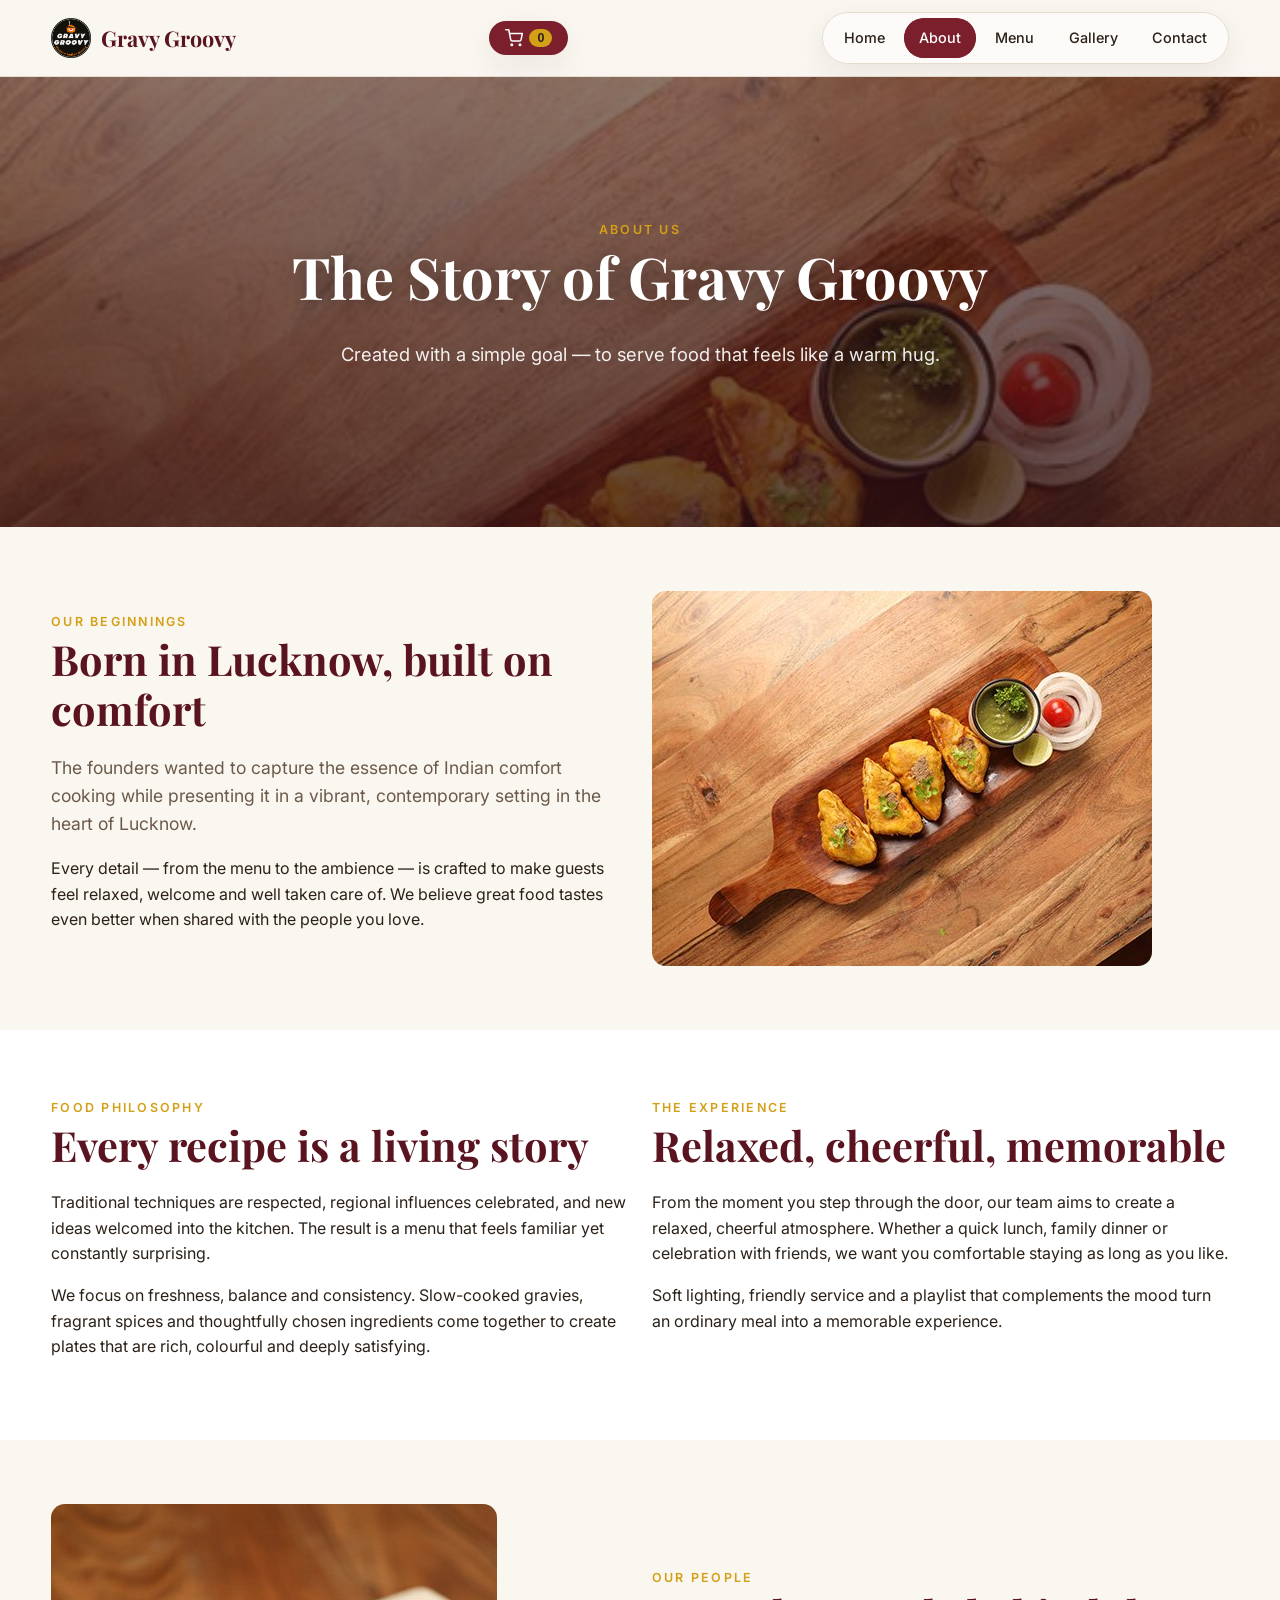
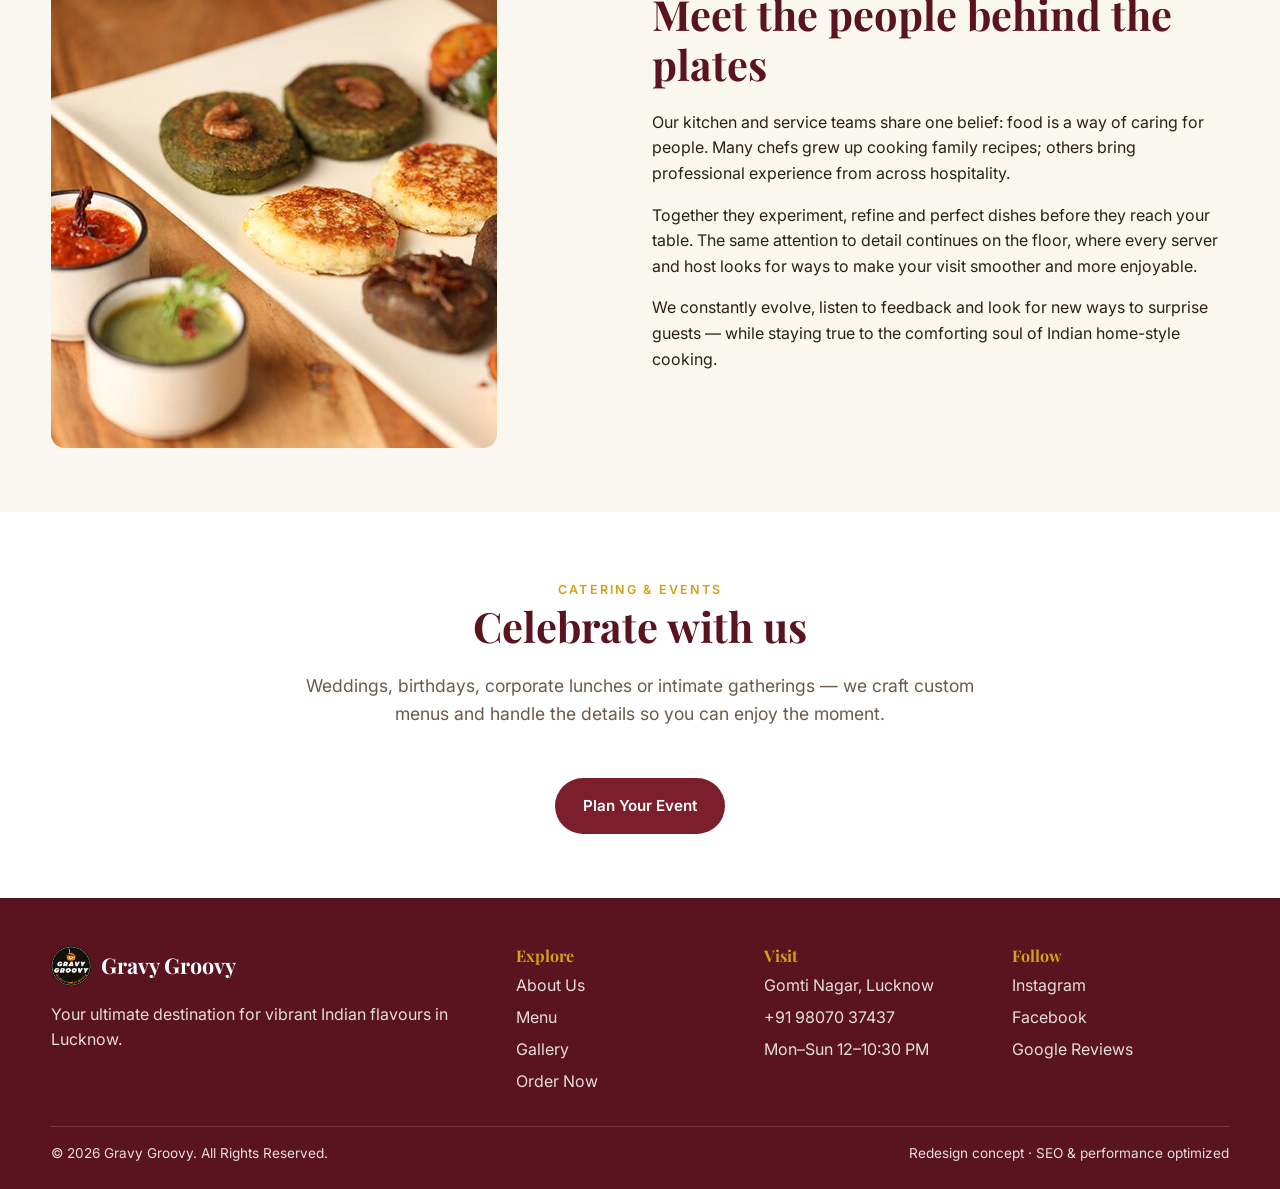
==== about.html @ 33512068 "Move cart button outside nav so always visible" ====
<!DOCTYPE html>
<html lang="en-IN">
<head>
<meta charset="UTF-8">
<meta name="viewport" content="width=device-width, initial-scale=1.0">
<title>About Gravy Groovy — Our Story, Philosophy & Team</title>
<meta name="description" content="Learn the story of Gravy Groovy, a Lucknow restaurant celebrating Indian comfort cooking with a contemporary twist. Our food philosophy, experience and team.">
<link rel="canonical" href="https://gravygroovy.com/about.html">
<meta property="og:title" content="About Gravy Groovy">
<meta property="og:description" content="The story, philosophy and people behind Gravy Groovy restaurant in Lucknow.">
<meta property="og:image" content="https://gravygroovy.com/assets/img/events5.jpg">
<meta property="og:url" content="https://gravygroovy.com/about.html">
<meta name="twitter:card" content="summary_large_image">
<link rel="icon" href="assets/img/logo.png">
<link rel="preconnect" href="https://fonts.googleapis.com">
<link rel="preconnect" href="https://fonts.gstatic.com" crossorigin>
<link href="https://fonts.googleapis.com/css2?family=Inter:wght@400;500;600;700&family=Playfair+Display:wght@600;700&display=swap" rel="stylesheet">
<link rel="stylesheet" href="assets/css/style.css">
</head>
<body>
<a class="skip-link" href="#main">Skip to content</a>
<header class="site-header">
  <div class="container">
    <a class="logo" href="index.html"><img src="assets/img/logo.png" alt="Gravy Groovy logo" width="40" height="40">Gravy Groovy</a>
    <button class="cart-btn" type="button" aria-label="Open cart" data-open-cart><svg width="18" height="18" viewBox="0 0 24 24" fill="none" stroke="currentColor" stroke-width="2" stroke-linecap="round" stroke-linejoin="round" aria-hidden="true"><circle cx="9" cy="21" r="1"/><circle cx="20" cy="21" r="1"/><path d="M1 1h4l2.68 13.39a2 2 0 0 0 2 1.61h9.72a2 2 0 0 0 2-1.61L23 6H6"/></svg> <span class="cart-count" aria-live="polite">0</span></button>
    <button class="nav-toggle" aria-expanded="false" aria-label="Toggle menu">☰</button>
    <nav class="nav" aria-label="Primary">
      <a href="index.html">Home</a>
      <a href="about.html">About</a>
      <a href="menu.html">Menu</a>
      <a href="gallery.html">Gallery</a>
      <a href="contact.html">Contact</a>
      
    </nav>
  </div>
</header>

<main id="main">
  <section class="hero" style="min-height:50vh;background:linear-gradient(180deg,rgba(43,15,20,.55),rgba(43,15,20,.75)),url('assets/img/events5.jpg') center/cover no-repeat;">
    <div class="content container">
      <span class="eyebrow" style="color:var(--color-accent);">About Us</span>
      <h1>The Story of Gravy Groovy</h1>
      <p>Created with a simple goal — to serve food that feels like a warm hug.</p>
    </div>
  </section>

  <section class="section">
    <div class="container">
      <div class="grid grid--2" style="align-items:center;">
        <div>
          <span class="eyebrow">Our Beginnings</span>
          <h2>Born in Lucknow, built on comfort</h2>
          <p class="lead">The founders wanted to capture the essence of Indian comfort cooking while presenting it in a vibrant, contemporary setting in the heart of Lucknow.</p>
          <p>Every detail — from the menu to the ambience — is crafted to make guests feel relaxed, welcome and well taken care of. We believe great food tastes even better when shared with the people you love.</p>
        </div>
        <img src="assets/img/events5.jpg" alt="Inside Gravy Groovy restaurant" loading="lazy" style="border-radius:var(--radius);">
      </div>
    </div>
  </section>

  <section class="section section--alt">
    <div class="container">
      <div class="grid grid--2">
        <div>
          <span class="eyebrow">Food Philosophy</span>
          <h2>Every recipe is a living story</h2>
          <p>Traditional techniques are respected, regional influences celebrated, and new ideas welcomed into the kitchen. The result is a menu that feels familiar yet constantly surprising.</p>
          <p>We focus on freshness, balance and consistency. Slow-cooked gravies, fragrant spices and thoughtfully chosen ingredients come together to create plates that are rich, colourful and deeply satisfying.</p>
        </div>
        <div>
          <span class="eyebrow">The Experience</span>
          <h2>Relaxed, cheerful, memorable</h2>
          <p>From the moment you step through the door, our team aims to create a relaxed, cheerful atmosphere. Whether a quick lunch, family dinner or celebration with friends, we want you comfortable staying as long as you like.</p>
          <p>Soft lighting, friendly service and a playlist that complements the mood turn an ordinary meal into a memorable experience.</p>
        </div>
      </div>
    </div>
  </section>

  <section class="section">
    <div class="container">
      <div class="grid grid--2" style="align-items:center;">
        <img src="assets/img/food5.jpg" alt="Team behind Gravy Groovy" loading="lazy" style="border-radius:var(--radius);">
        <div>
          <span class="eyebrow">Our People</span>
          <h2>Meet the people behind the plates</h2>
          <p>Our kitchen and service teams share one belief: food is a way of caring for people. Many chefs grew up cooking family recipes; others bring professional experience from across hospitality.</p>
          <p>Together they experiment, refine and perfect dishes before they reach your table. The same attention to detail continues on the floor, where every server and host looks for ways to make your visit smoother and more enjoyable.</p>
          <p>We constantly evolve, listen to feedback and look for new ways to surprise guests — while staying true to the comforting soul of Indian home-style cooking.</p>
        </div>
      </div>
    </div>
  </section>

  <section class="section section--alt">
    <div class="container text-center">
      <span class="eyebrow">Catering &amp; Events</span>
      <h2>Celebrate with us</h2>
      <p class="lead" style="max-width:720px;margin-inline:auto;">Weddings, birthdays, corporate lunches or intimate gatherings — we craft custom menus and handle the details so you can enjoy the moment.</p>
      <a href="contact.html" class="btn btn--primary mt-2">Plan Your Event</a>
    </div>
  </section>
</main>

<footer class="site-footer">
  <div class="container">
    <div class="footer-grid">
      <div>
        <a class="logo" href="index.html" style="color:#fff;"><img src="assets/img/logo.png" alt="Gravy Groovy logo" width="40" height="40">Gravy Groovy</a>
        <p style="margin-top:1rem;">Your ultimate destination for vibrant Indian flavours in Lucknow.</p>
      </div>
      <div><h4>Explore</h4><ul style="list-style:none;padding:0;margin:0;display:grid;gap:.4rem;"><li><a href="about.html">About Us</a></li><li><a href="menu.html">Menu</a></li><li><a href="gallery.html">Gallery</a></li><li><a href="#" data-open-cart>Order Now</a></li></ul></div>
      <div><h4>Visit</h4><ul style="list-style:none;padding:0;margin:0;display:grid;gap:.4rem;"><li>Gomti Nagar, Lucknow</li><li>+91 98070 37437</li><li>Mon–Sun 12–10:30 PM</li></ul></div>
      <div><h4>Follow</h4><ul style="list-style:none;padding:0;margin:0;display:grid;gap:.4rem;"><li><a href="#">Instagram</a></li><li><a href="#">Facebook</a></li><li><a href="#">Google Reviews</a></li></ul></div>
    </div>
    <div class="footer-bottom">
      <span>© <span class="yr"></span> Gravy Groovy. All Rights Reserved.</span>
      <span>Redesign concept · SEO &amp; performance optimized</span>
    </div>
  </div>
</footer>
<script src="assets/js/main.js" defer></script>
<script>document.querySelectorAll('.yr').forEach(e=>e.textContent=new Date().getFullYear());</script>
</body>
</html>
---- assets/css/style.css ----
/* Gravy Groovy — Redesign stylesheet
   Mobile-first, accessible, performant */
:root {
  --color-bg: #faf6f0;
  --color-surface: #ffffff;
  --color-text: #2b2118;
  --color-muted: #6b5a4a;
  --color-primary: #7a1f2b;       /* deep maroon */
  --color-primary-dark: #5a1420;
  --color-accent: #d4a017;        /* saffron gold */
  --color-accent-soft: #f3e3b3;
  --color-border: #e6ddcf;
  --color-success: #2f6b3a;
  --radius: 14px;
  --radius-sm: 8px;
  --shadow: 0 10px 30px rgba(43,33,24,.08);
  --shadow-lg: 0 20px 50px rgba(43,33,24,.14);
  --maxw: 1180px;
  --header-h: 76px;
}

* { box-sizing: border-box; }
html { scroll-behavior: smooth; }
body {
  margin: 0;
  font-family: "Inter", system-ui, -apple-system, Segoe UI, Roboto, sans-serif;
  color: var(--color-text);
  background: var(--color-bg);
  line-height: 1.6;
  -webkit-font-smoothing: antialiased;
}
img { max-width: 100%; height: auto; display: block; }
a { color: var(--color-primary); text-decoration: none; }
a:hover { text-decoration: underline; }
h1,h2,h3,h4 { font-family: "Playfair Display", Georgia, serif; line-height: 1.2; margin: 0 0 .5em; color: var(--color-primary-dark); }
h1 { font-size: clamp(2.2rem, 5vw, 3.6rem); }
h2 { font-size: clamp(1.7rem, 3.5vw, 2.6rem); }
h3 { font-size: clamp(1.25rem, 2.5vw, 1.6rem); }
p { margin: 0 0 1em; }
.container { width: min(var(--maxw), 92%); margin-inline: auto; }
.section { padding: 4rem 0; }
.section--alt { background: var(--color-surface); }
.eyebrow { text-transform: uppercase; letter-spacing: .18em; font-size: .78rem; font-weight: 600; color: var(--color-accent); margin-bottom: .6rem; }
.btn {
  display: inline-flex; align-items: center; justify-content: center; gap: .5rem;
  padding: .85rem 1.6rem; border-radius: 999px; font-weight: 600; font-size: .95rem;
  border: 2px solid transparent; cursor: pointer; transition: transform .15s ease, background .2s ease, color .2s ease;
  text-decoration: none;
}
.btn:hover { transform: translateY(-2px); text-decoration: none; }
.btn--primary { background: var(--color-primary); color: #fff; }
.btn--primary:hover { background: var(--color-primary-dark); color: #fff; }
.btn--accent { background: var(--color-accent); color: #2b2118; }
.btn--ghost { background: transparent; color: var(--color-primary); border-color: var(--color-primary); }
.btn--ghost:hover { background: var(--color-primary); color: #fff; }

/* Skip link */
.skip-link { position: absolute; left: -9999px; top: 0; background: var(--color-primary); color: #fff; padding: .75rem 1rem; z-index: 1000; }
.skip-link:focus { left: 1rem; top: 1rem; }

/* Header */
.site-header {
  position: sticky; top: 0; z-index: 50;
  background: rgba(250,246,240,.92); backdrop-filter: blur(10px);
  border-bottom: 1px solid var(--color-border);
}
.site-header .container { display: flex; align-items: center; justify-content: space-between; height: var(--header-h); }
.logo { display: flex; align-items: center; gap: .6rem; font-family: "Playfair Display", serif; font-size: 1.35rem; font-weight: 700; color: var(--color-primary-dark); text-decoration: none; }
.logo img { height: 40px; width: auto; }
.nav { display: flex; gap: .25rem; align-items: center; background: rgba(255,255,255,.55); backdrop-filter: blur(12px); padding: .35rem; border-radius: 999px; border: 1px solid var(--color-border); box-shadow: var(--shadow); }
.nav a { padding: .5rem .95rem; border-radius: 999px; color: var(--color-text); font-weight: 500; font-size: .9rem; position: relative; overflow: hidden; transition: color .25s ease, background .25s ease, transform .15s ease; }
.nav a::before { content: ""; position: absolute; inset: 0; background: var(--color-primary); transform: scale(0); border-radius: 999px; transition: transform .35s cubic-bezier(.22,1,.36,1); z-index: -1; }
.nav a:hover { color: #fff; text-decoration: none; transform: translateY(-1px); }
.nav a:hover::before { transform: scale(1); }
.nav a.active { background: var(--color-primary); color: #fff; }
.nav a.active::before { transform: scale(1); }
.nav-toggle { display: none; background: none; border: none; font-size: 1.6rem; cursor: pointer; color: var(--color-primary-dark); }

@media (max-width: 820px) {
  .nav-toggle { display: block; }
  .nav { position: absolute; top: var(--header-h); left: 0; right: 0; background: var(--color-bg); flex-direction: column; padding: 1rem; border-bottom: 1px solid var(--color-border); display: none; }
  .nav.open { display: flex; }
  .nav a { width: 100%; }
}

/* Hero */
.hero {
  position: relative; min-height: 88vh; display: grid; place-items: center; text-align: center; color: #fff;
  background: linear-gradient(180deg, rgba(43,15,20,.55), rgba(43,15,20,.75)), url("../img/events5.jpg") center/cover no-repeat;
  padding: 2rem 0;
}
.hero .content { max-width: 820px; }
.hero h1 { color: #fff; text-shadow: 0 2px 20px rgba(0,0,0,.35); }
.hero p { font-size: 1.15rem; color: rgba(255,255,255,.92); }
.hero .actions { display: flex; gap: 1rem; justify-content: center; flex-wrap: wrap; margin-top: 1.5rem; }
.hero .meta { margin-top: 2rem; display: flex; gap: 2rem; justify-content: center; flex-wrap: wrap; font-size: .9rem; color: rgba(255,255,255,.85); }
.hero .meta strong { color: var(--color-accent); }

/* Cards */
.grid { display: grid; gap: 1.5rem; }
.grid--3 { grid-template-columns: repeat(3, 1fr); }
.grid--2 { grid-template-columns: repeat(2, 1fr); }
.grid--4 { grid-template-columns: repeat(4, 1fr); }
@media (max-width: 900px) { .grid--3, .grid--4 { grid-template-columns: repeat(2,1fr); } }
@media (max-width: 600px) { .grid--2, .grid--3, .grid--4 { grid-template-columns: 1fr; } }

.card { background: var(--color-surface); border-radius: var(--radius); overflow: hidden; box-shadow: var(--shadow); transition: transform .2s ease; }
.card:hover { transform: translateY(-4px); }
.card img { width: 100%; aspect-ratio: 4/3; object-fit: cover; }
.card__body { padding: 1.4rem; }
.card__body h3 { margin-bottom: .4rem; }

/* Feature list */
.features { display: grid; grid-template-columns: repeat(auto-fit, minmax(240px,1fr)); gap: 1.5rem; }
.feature { padding: 1.6rem; background: var(--color-surface); border-radius: var(--radius); border: 1px solid var(--color-border); }
.feature__icon { font-size: 1.8rem; margin-bottom: .6rem; }

/* Testimonials */
.testimonial { background: var(--color-surface); padding: 1.8rem; border-radius: var(--radius); border-left: 4px solid var(--color-accent); box-shadow: var(--shadow); }
.testimonial footer { margin-top: 1rem; font-weight: 600; color: var(--color-primary); }

/* Gallery */
.masonry { columns: 3 260px; column-gap: 1rem; }
.masonry img { margin-bottom: 1rem; border-radius: var(--radius-sm); width: 100%; break-inside: avoid; transition: transform .2s ease; }
.masonry img:hover { transform: scale(1.02); }
@media (max-width: 600px) { .masonry { columns: 2 140px; } }

/* Footer */
.site-footer { background: var(--color-primary-dark); color: rgba(255,255,255,.85); padding: 3rem 0 1.5rem; }
.site-footer h4 { color: var(--color-accent); }
.site-footer a { color: rgba(255,255,255,.85); }
.site-footer a:hover { color: #fff; }
.footer-grid { display: grid; grid-template-columns: 2fr 1fr 1fr 1fr; gap: 2rem; }
@media (max-width: 820px) { .footer-grid { grid-template-columns: 1fr 1fr; } }
@media (max-width: 500px) { .footer-grid { grid-template-columns: 1fr; } }
.footer-bottom { border-top: 1px solid rgba(255,255,255,.15); margin-top: 2rem; padding-top: 1rem; display: flex; justify-content: space-between; flex-wrap: wrap; gap: .5rem; font-size: .85rem; }

/* Forms */
.form { display: grid; gap: 1rem; }
.form-row { display: grid; grid-template-columns: 1fr 1fr; gap: 1rem; }
@media (max-width: 600px) { .form-row { grid-template-columns: 1fr; } }
.field label { display: block; font-weight: 500; margin-bottom: .35rem; font-size: .9rem; }
.field input, .field textarea, .field select {
  width: 100%; padding: .75rem .9rem; border: 1px solid var(--color-border); border-radius: var(--radius-sm);
  font: inherit; background: var(--color-surface); color: var(--color-text);
}
.field input:focus, .field textarea:focus, .field select:focus { outline: 2px solid var(--color-accent); border-color: var(--color-accent); }
.field textarea { min-height: 140px; resize: vertical; }

/* Menu page */
.menu-section { margin-bottom: 2.5rem; }
.menu-section h3 { border-bottom: 2px solid var(--color-accent); padding-bottom: .4rem; display: inline-block; }
.menu-item { display: flex; justify-content: space-between; gap: 1rem; padding: .9rem 0; border-bottom: 1px dashed var(--color-border); }
.menu-item__name { font-weight: 600; }
.menu-item__desc { color: var(--color-muted); font-size: .9rem; }
.menu-item__price { font-weight: 700; color: var(--color-primary); white-space: nowrap; }

/* Contact info block */
.info-list { list-style: none; padding: 0; margin: 0; }
.info-list li { padding: .6rem 0; border-bottom: 1px solid var(--color-border); display: flex; gap: .8rem; align-items: flex-start; }
.info-list li:last-child { border-bottom: none; }
.info-list strong { color: var(--color-primary-dark); }

/* Utilities */
.text-center { text-align: center; }
.mt-1 { margin-top: 1rem; }
.mt-2 { margin-top: 2rem; }
.mb-1 { margin-bottom: 1rem; }
.lead { font-size: 1.1rem; color: var(--color-muted); }
.badge { display: inline-block; padding: .25rem .7rem; border-radius: 999px; background: var(--color-accent-soft); color: var(--color-primary-dark); font-size: .78rem; font-weight: 600; }
.map-embed { border: 0; width: 100%; height: 360px; border-radius: var(--radius); }

/* Reveal on scroll */
.reveal { opacity: 0; transform: translateY(28px); transition: opacity .7s ease, transform .7s ease; }
.reveal.in { opacity: 1; transform: translateY(0); }
.reveal--left { transform: translateX(-28px); }
.reveal--left.in { transform: translateX(0); }
.reveal--scale { transform: scale(.96); }
.reveal--scale.in { transform: scale(1); }

/* Gallery captions */
.gallery-item { position: relative; margin: 0; break-inside: avoid; margin-bottom: 1rem; border-radius: var(--radius-sm); overflow: hidden; }
.gallery-item img { width: 100%; display: block; transition: transform .4s ease; }
.gallery-item:hover img { transform: scale(1.06); }
.gallery-item figcaption {
  position: absolute; left: 0; right: 0; bottom: 0; padding: .7rem 1rem;
  background: linear-gradient(180deg, transparent, rgba(20,12,10,.78));
  color: #fff; font-weight: 600; font-size: .9rem; transform: translateY(100%);
  transition: transform .3s ease;
}
.gallery-item:hover figcaption { transform: translateY(0); }

/* Extra animations */
.card { transition: transform .25s ease, box-shadow .25s ease; }
.card:hover { transform: translateY(-6px); box-shadow: var(--shadow-lg); }
.btn { position: relative; overflow: hidden; }
.btn::after { content: ""; position: absolute; inset: 0; background: radial-gradient(circle, rgba(255,255,255,.35) 10%, transparent 10.01%); background-size: 1000% 1000%; background-position: 50%; opacity: 0; transition: background-size .4s, opacity .4s; }
.btn:active::after { background-size: 0% 0%; opacity: 1; transition: 0s; }
.hero h1 { animation: fadeUp 1s ease both; }
.hero p { animation: fadeUp 1s .15s ease both; }
.hero .actions { animation: fadeUp 1s .3s ease both; }
@keyframes fadeUp { from { opacity: 0; transform: translateY(20px); } to { opacity: 1; transform: none; } }
.logo img { transition: transform .6s ease; }
.logo:hover img { transform: rotate(12deg) scale(1.05); }

/* Menu item hover */
.menu-item { transition: background .2s ease, padding-left .2s ease; border-radius: 6px; }
.menu-item:hover { background: var(--color-accent-soft); padding-left: .6rem; }

/* Testimonial hover */
.testimonial { transition: transform .2s ease; }
.testimonial:hover { transform: translateY(-4px); }

/* Pulse for Order Now CTA */
.pulse { animation: pulse 2s infinite; }
@keyframes pulse { 0%,100% { box-shadow: 0 0 0 0 rgba(212,160,23,.5); } 50% { box-shadow: 0 0 0 12px rgba(212,160,23,0); } }

/* Cart button */
.cart-btn { background: var(--color-primary); color: #fff; border: none; border-radius: 999px; padding: .5rem 1rem; font-weight: 600; cursor: pointer; display: inline-flex; align-items: center; gap: .4rem; box-shadow: var(--shadow); transition: transform .15s ease, background .2s ease; }
.cart-btn:hover { background: var(--color-primary-dark); transform: translateY(-2px); }
.cart-count { background: var(--color-accent); color: #2b2118; border-radius: 999px; padding: .1rem .5rem; font-size: .78rem; font-weight: 700; min-width: 1.4rem; text-align: center; }

/* Add button */
.menu-item__right { display: flex; align-items: center; gap: .8rem; }
.add-btn { background: var(--color-accent); color: #2b2118; border: none; border-radius: 999px; padding: .35rem .8rem; font-weight: 600; font-size: .8rem; cursor: pointer; transition: transform .15s ease, background .2s ease; white-space: nowrap; }
.add-btn:hover { transform: translateY(-2px); background: #e0b020; }
.add-btn.added { background: var(--color-success); color: #fff; }

/* Fly-to-cart */
.fly-item { position: fixed; z-index: 9999; font-size: 1.6rem; pointer-events: none; transform: translate(-50%,-50%); }

/* Cart overlay */
.cart-overlay { position: fixed; inset: 0; z-index: 1000; display: none; }
.cart-overlay.open { display: block; }
.cart-backdrop { position: absolute; inset: 0; background: rgba(20,12,10,.45); backdrop-filter: blur(10px); -webkit-backdrop-filter: blur(10px); animation: fadeIn .25s ease; }
@keyframes fadeIn { from { opacity: 0; } to { opacity: 1; } }
.cart-panel { position: absolute; top: 50%; left: 50%; transform: translate(-50%,-50%); width: min(560px, 92%); max-height: 88vh; background: var(--color-surface); border-radius: var(--radius); box-shadow: var(--shadow-lg); display: none; flex-direction: column; overflow: hidden; animation: popIn .3s cubic-bezier(.22,1,.36,1); }
.cart-overlay.open.cart-mode .cart-panel:first-of-type,
.cart-overlay.open.checkout-mode .checkout-panel { display: flex; }
.cart-panel.checkout-panel { }
@keyframes popIn { from { opacity: 0; transform: translate(-50%,-48%) scale(.96); } to { opacity: 1; transform: translate(-50%,-50%) scale(1); } }
.cart-header { display: flex; justify-content: space-between; align-items: center; padding: 1.2rem 1.4rem; border-bottom: 1px solid var(--color-border); }
.cart-header h2 { margin: 0; font-size: 1.4rem; }
.cart-close { background: none; border: none; font-size: 1.4rem; cursor: pointer; color: var(--color-muted); }
.cart-items { padding: 1rem 1.4rem; overflow-y: auto; flex: 1; display: grid; gap: .8rem; }
.cart-line { display: flex; justify-content: space-between; align-items: center; gap: 1rem; padding: .8rem; background: var(--color-bg); border-radius: var(--radius-sm); border: 1px solid var(--color-border); }
.cart-line__info { display: grid; gap: .2rem; }
.cart-line__price { color: var(--color-muted); font-size: .85rem; }
.cart-line__controls { display: flex; align-items: center; gap: .4rem; }
.qty-btn { width: 30px; height: 30px; border-radius: 50%; border: 1px solid var(--color-border); background: var(--color-surface); cursor: pointer; font-weight: 700; }
.qty-btn:hover { background: var(--color-accent-soft); }
.qty-val { min-width: 1.5rem; text-align: center; font-weight: 600; }
.remove-btn { background: none; border: none; cursor: pointer; font-size: 1.1rem; }
.cart-footer { display: flex; justify-content: space-between; align-items: center; padding: 1.2rem 1.4rem; border-top: 1px solid var(--color-border); gap: 1rem; flex-wrap: wrap; }
.cart-total { font-size: 1.1rem; }
.checkout-form { padding: 1.4rem; display: grid; gap: 1rem; overflow-y: auto; max-height: 70vh; }
.cart-summary { padding: .8rem; background: var(--color-accent-soft); border-radius: var(--radius-sm); }

/* hide checkout panel by default */
.cart-overlay.open.checkout-mode .cart-panel:first-of-type { display: none; }

@media (max-width: 600px) {
  .cart-panel { width: 96%; }
  .menu-item__right { flex-direction: column; align-items: flex-end; gap: .4rem; }
}
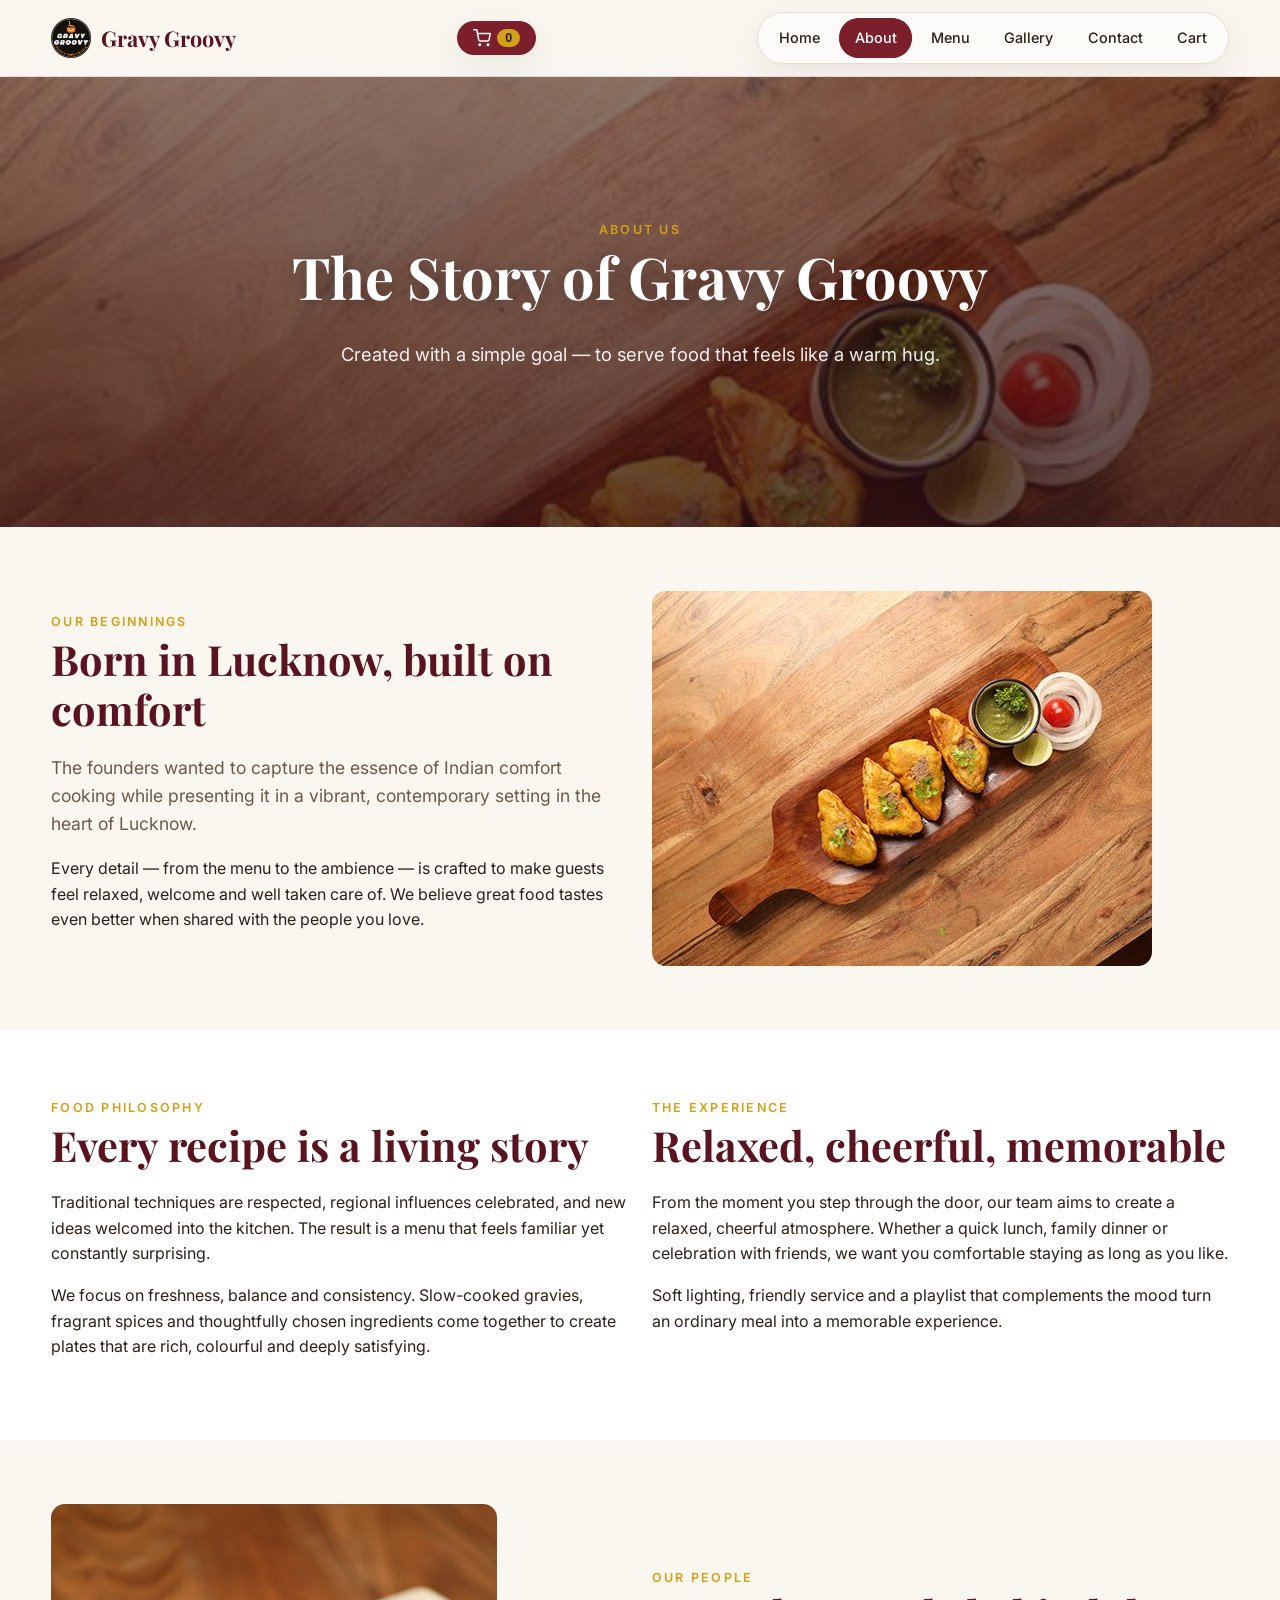
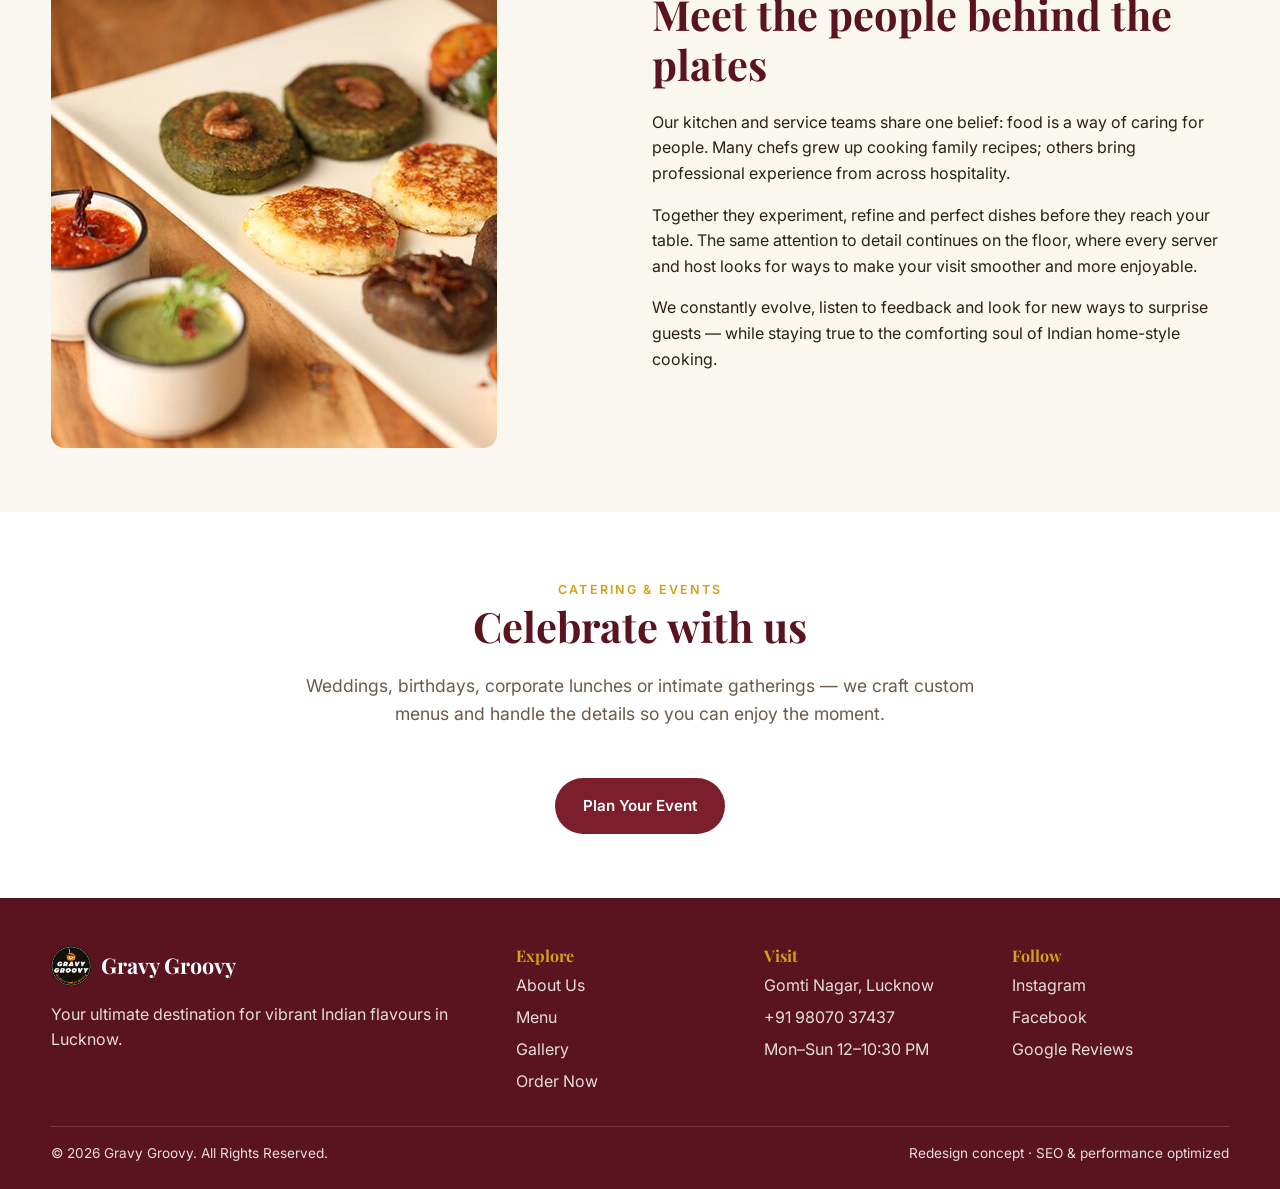
==== commit 090a2beb: "Add dedicated cart page (cart.html) as fallback for cart access" ====
--- a/about.html
+++ b/about.html
@@ -22,7 +22,7 @@
 <header class="site-header">
   <div class="container">
     <a class="logo" href="index.html"><img src="assets/img/logo.png" alt="Gravy Groovy logo" width="40" height="40">Gravy Groovy</a>
-    <button class="cart-btn" type="button" aria-label="Open cart" data-open-cart><svg width="18" height="18" viewBox="0 0 24 24" fill="none" stroke="currentColor" stroke-width="2" stroke-linecap="round" stroke-linejoin="round" aria-hidden="true"><circle cx="9" cy="21" r="1"/><circle cx="20" cy="21" r="1"/><path d="M1 1h4l2.68 13.39a2 2 0 0 0 2 1.61h9.72a2 2 0 0 0 2-1.61L23 6H6"/></svg> <span class="cart-count" aria-live="polite">0</span></button>
+    <button class="cart-btn" type="button" aria-label="Open cart" href="cart.html" data-cart-link><svg width="18" height="18" viewBox="0 0 24 24" fill="none" stroke="currentColor" stroke-width="2" stroke-linecap="round" stroke-linejoin="round" aria-hidden="true"><circle cx="9" cy="21" r="1"/><circle cx="20" cy="21" r="1"/><path d="M1 1h4l2.68 13.39a2 2 0 0 0 2 1.61h9.72a2 2 0 0 0 2-1.61L23 6H6"/></svg> <span class="cart-count" aria-live="polite">0</span></a>
     <button class="nav-toggle" aria-expanded="false" aria-label="Toggle menu">☰</button>
     <nav class="nav" aria-label="Primary">
       <a href="index.html">Home</a>
@@ -31,7 +31,7 @@
       <a href="gallery.html">Gallery</a>
       <a href="contact.html">Contact</a>
       
-    </nav>
+    <a href="cart.html">Cart</a></nav>
   </div>
 </header>
 
@@ -109,7 +109,7 @@
         <a class="logo" href="index.html" style="color:#fff;"><img src="assets/img/logo.png" alt="Gravy Groovy logo" width="40" height="40">Gravy Groovy</a>
         <p style="margin-top:1rem;">Your ultimate destination for vibrant Indian flavours in Lucknow.</p>
       </div>
-      <div><h4>Explore</h4><ul style="list-style:none;padding:0;margin:0;display:grid;gap:.4rem;"><li><a href="about.html">About Us</a></li><li><a href="menu.html">Menu</a></li><li><a href="gallery.html">Gallery</a></li><li><a href="#" data-open-cart>Order Now</a></li></ul></div>
+      <div><h4>Explore</h4><ul style="list-style:none;padding:0;margin:0;display:grid;gap:.4rem;"><li><a href="about.html">About Us</a></li><li><a href="menu.html">Menu</a></li><li><a href="gallery.html">Gallery</a></li><li><a href="#" href="cart.html" data-cart-link>Order Now</a></li></ul></div>
       <div><h4>Visit</h4><ul style="list-style:none;padding:0;margin:0;display:grid;gap:.4rem;"><li>Gomti Nagar, Lucknow</li><li>+91 98070 37437</li><li>Mon–Sun 12–10:30 PM</li></ul></div>
       <div><h4>Follow</h4><ul style="list-style:none;padding:0;margin:0;display:grid;gap:.4rem;"><li><a href="#">Instagram</a></li><li><a href="#">Facebook</a></li><li><a href="#">Google Reviews</a></li></ul></div>
     </div>
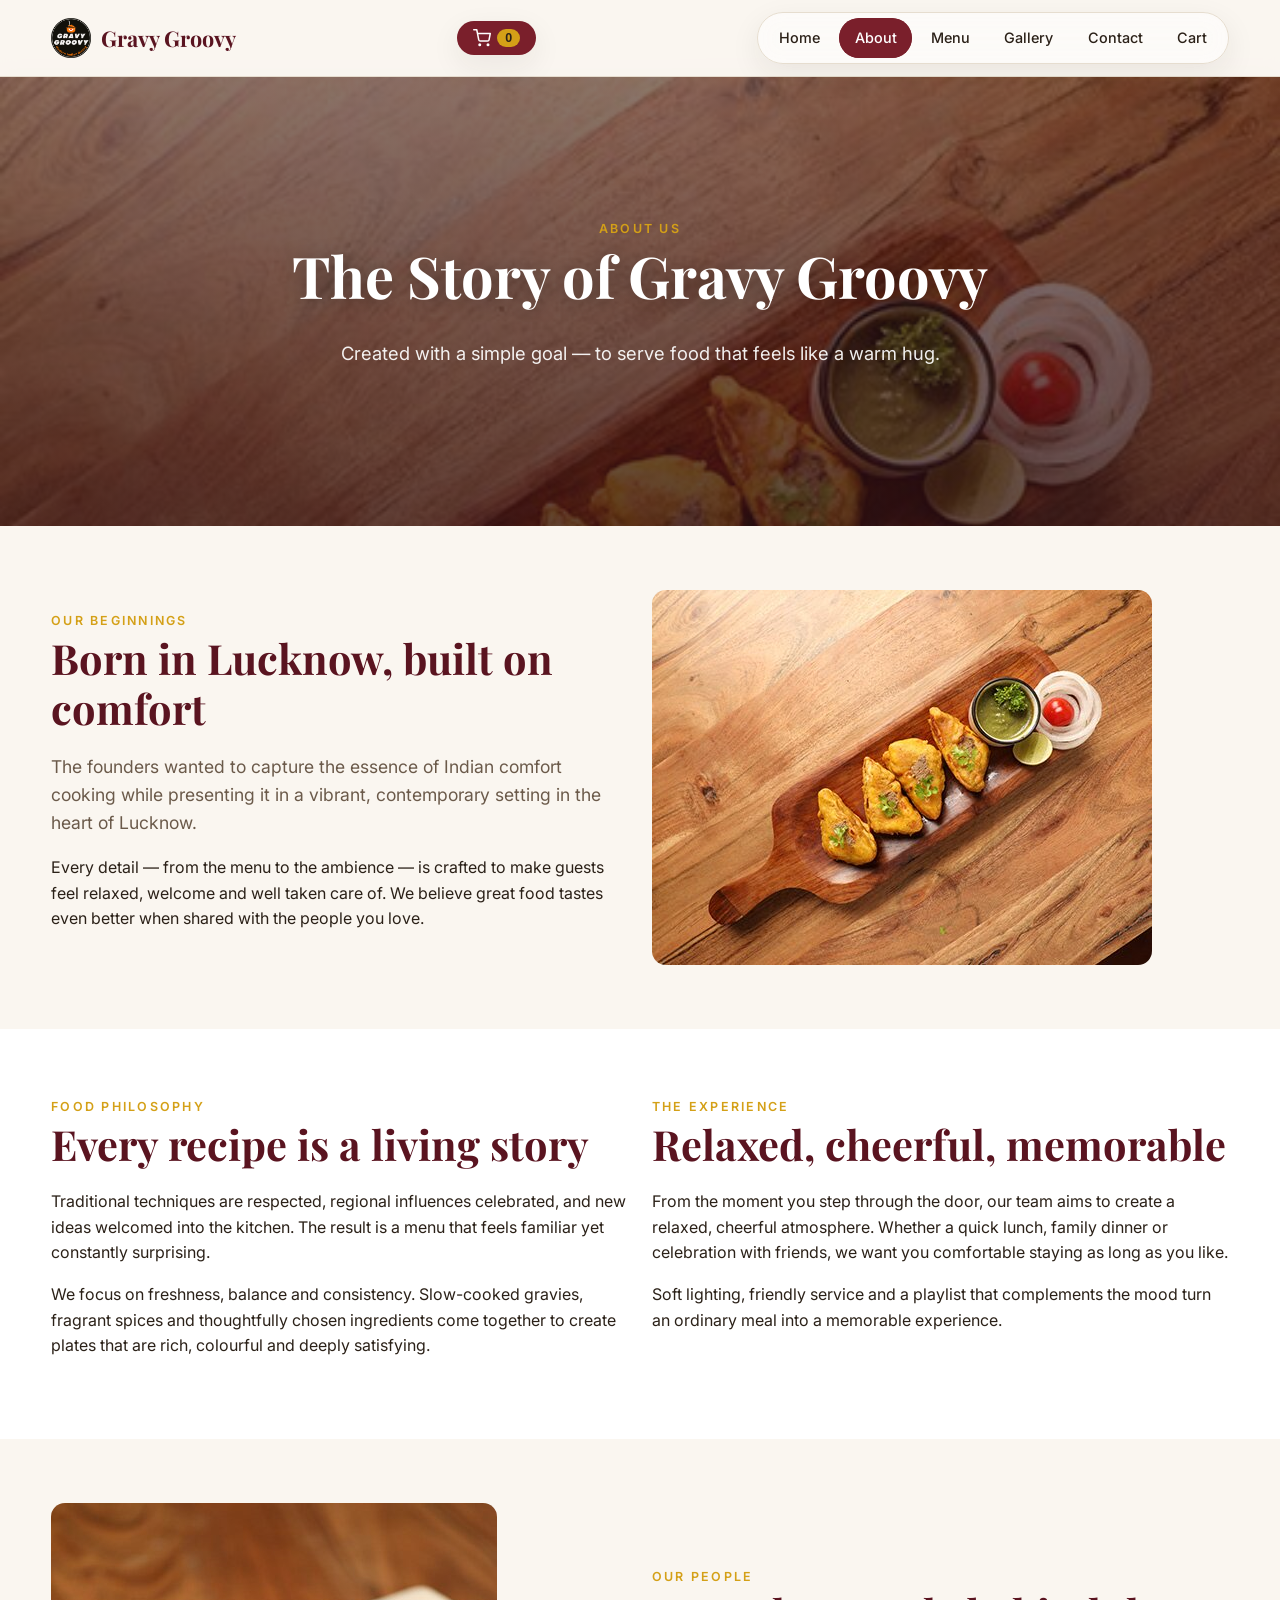
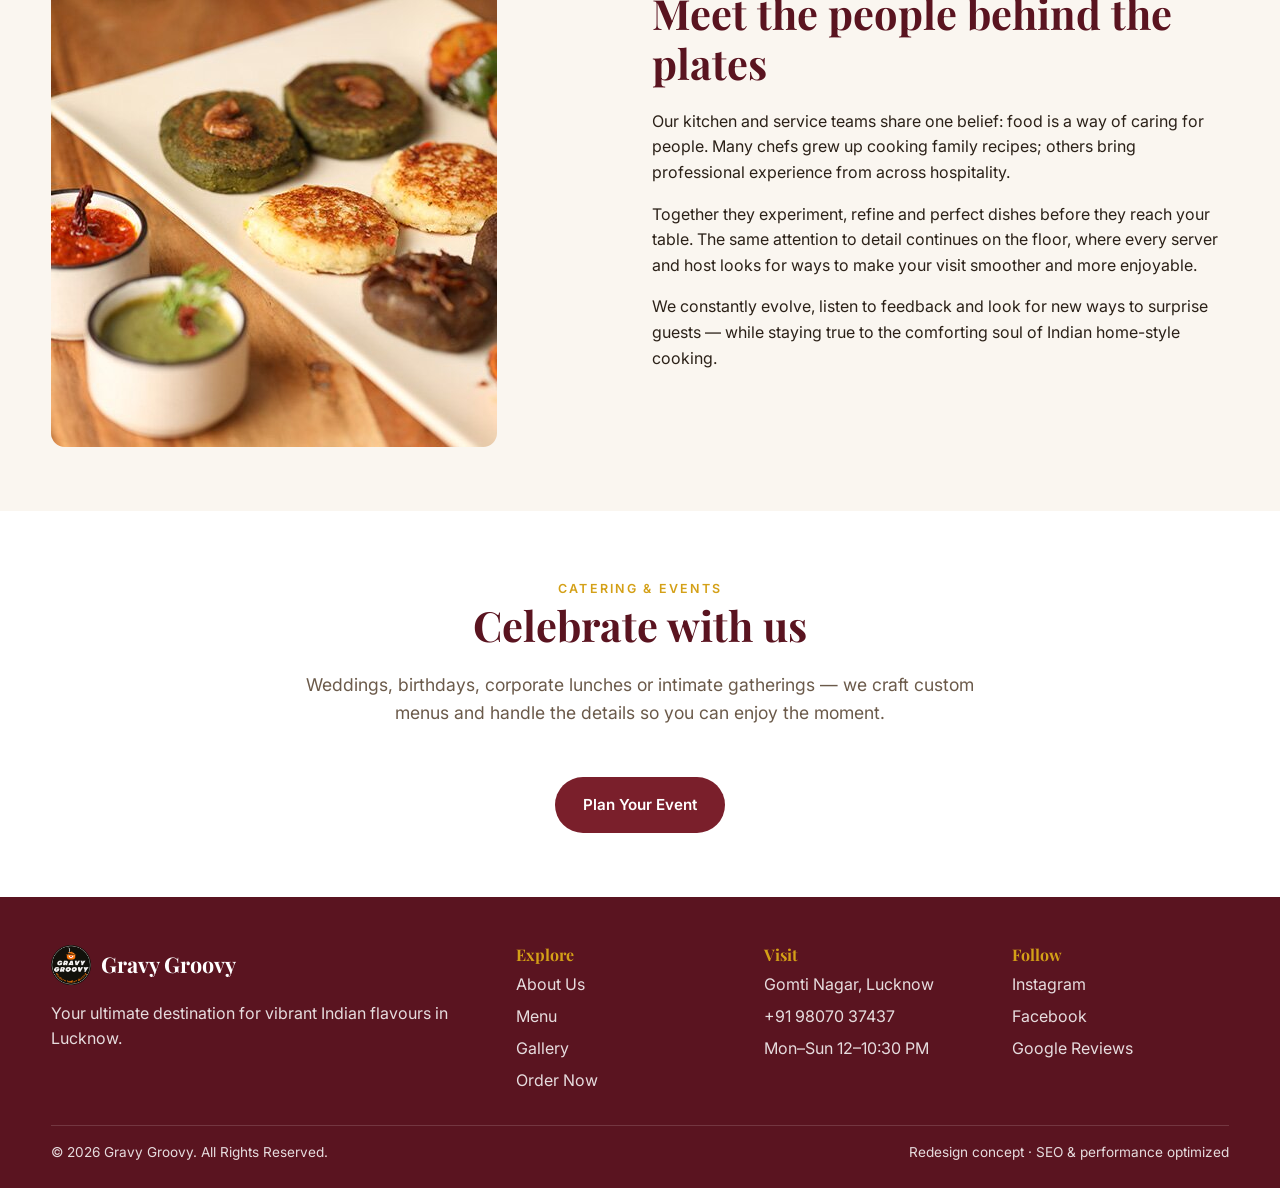
==== commit b983a725: "Fix underlap: fixed header with body padding" ====
--- a/about.html
+++ b/about.html
@@ -15,7 +15,7 @@
 <link rel="preconnect" href="https://fonts.googleapis.com">
 <link rel="preconnect" href="https://fonts.gstatic.com" crossorigin>
 <link href="https://fonts.googleapis.com/css2?family=Inter:wght@400;500;600;700&family=Playfair+Display:wght@600;700&display=swap" rel="stylesheet">
-<link rel="stylesheet" href="assets/css/style.css">
+<link rel="stylesheet" href="assets/css/style.css?v=5">
 </head>
 <body>
 <a class="skip-link" href="#main">Skip to content</a>
@@ -119,7 +119,7 @@
     </div>
   </div>
 </footer>
-<script src="assets/js/main.js" defer></script>
+<script src="assets/js/main.js?v=5" defer></script>
 <script>document.querySelectorAll('.yr').forEach(e=>e.textContent=new Date().getFullYear());</script>
 </body>
 </html>
--- a/assets/css/style.css
+++ b/assets/css/style.css
@@ -20,9 +20,10 @@
 }
 
 * { box-sizing: border-box; }
-html { scroll-behavior: smooth; }
+html { scroll-behavior: smooth; scroll-padding-top: var(--header-h); }
 body {
   margin: 0;
+  padding-top: var(--header-h);
   font-family: "Inter", system-ui, -apple-system, Segoe UI, Roboto, sans-serif;
   color: var(--color-text);
   background: var(--color-bg);
@@ -60,7 +61,7 @@
 
 /* Header */
 .site-header {
-  position: sticky; top: 0; z-index: 50;
+  position: fixed; top: 0; left: 0; right: 0; z-index: 50;
   background: rgba(250,246,240,.92); backdrop-filter: blur(10px);
   border-bottom: 1px solid var(--color-border);
 }
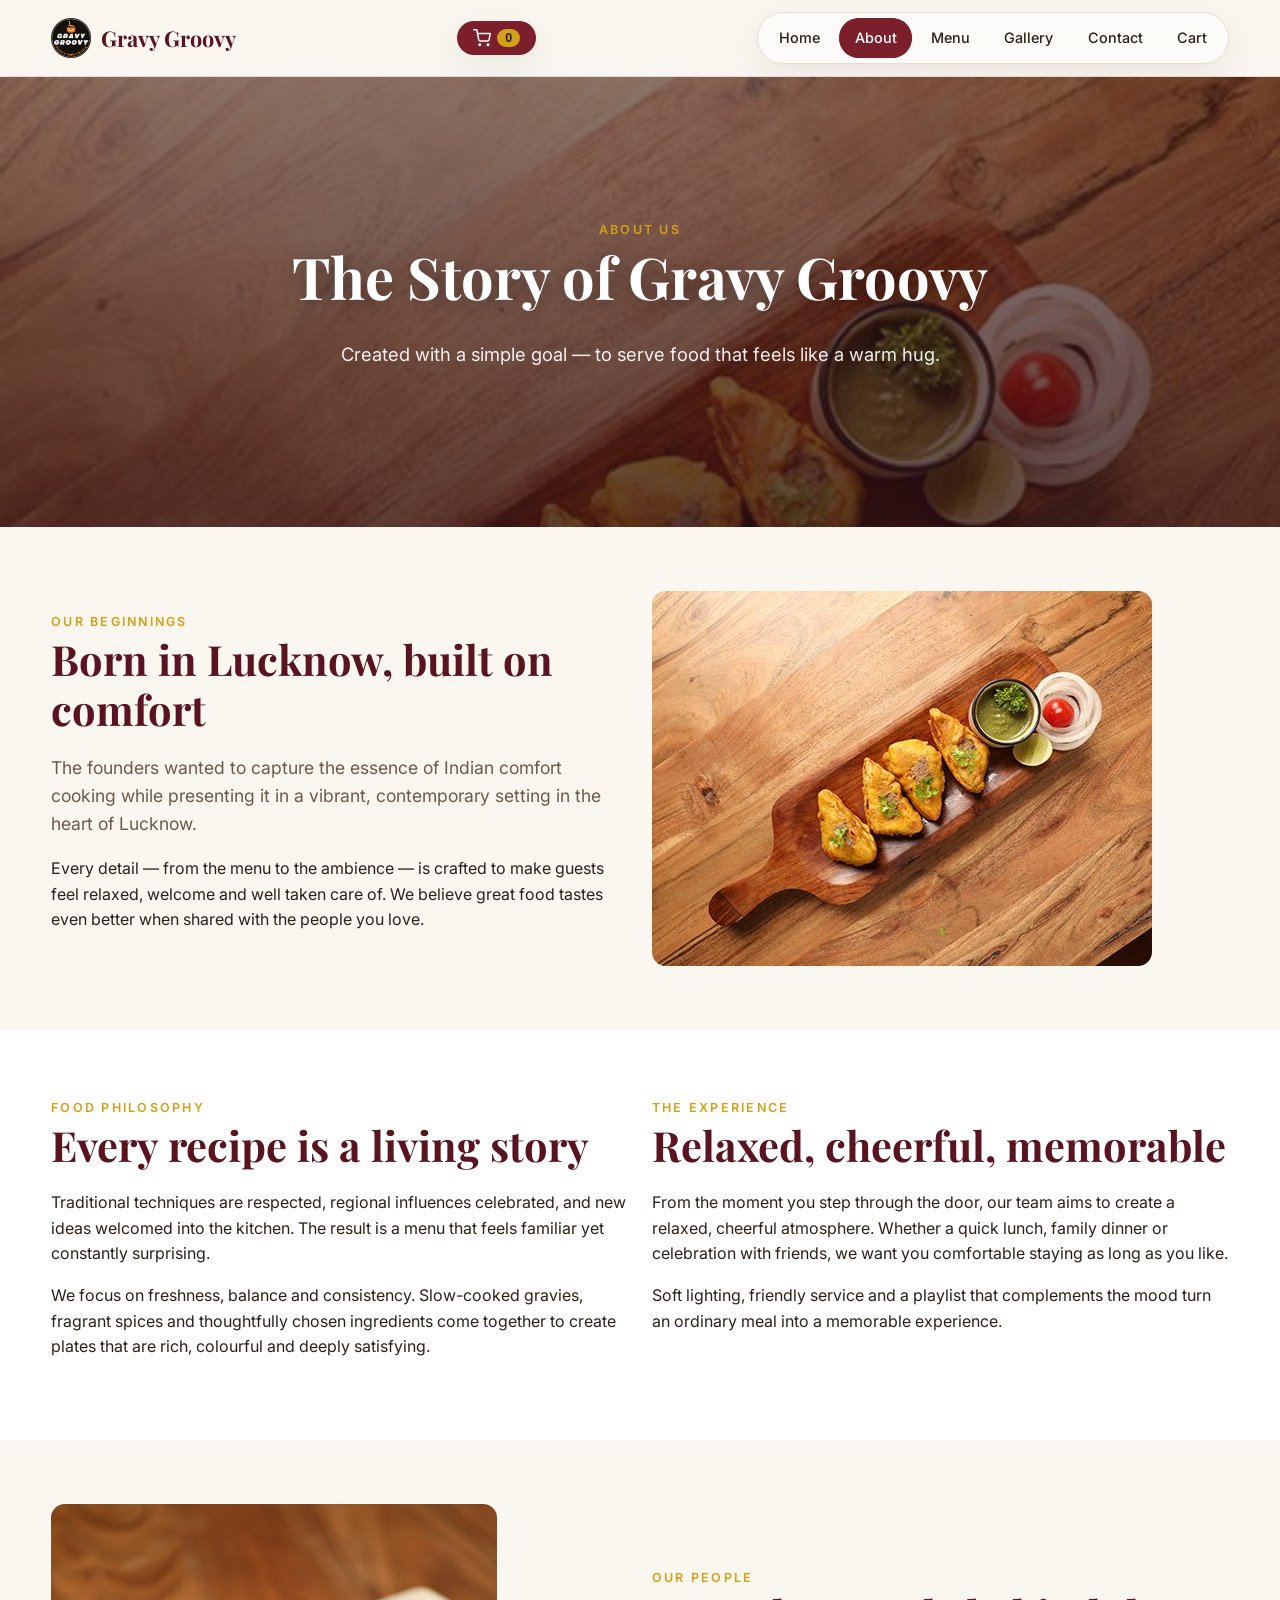
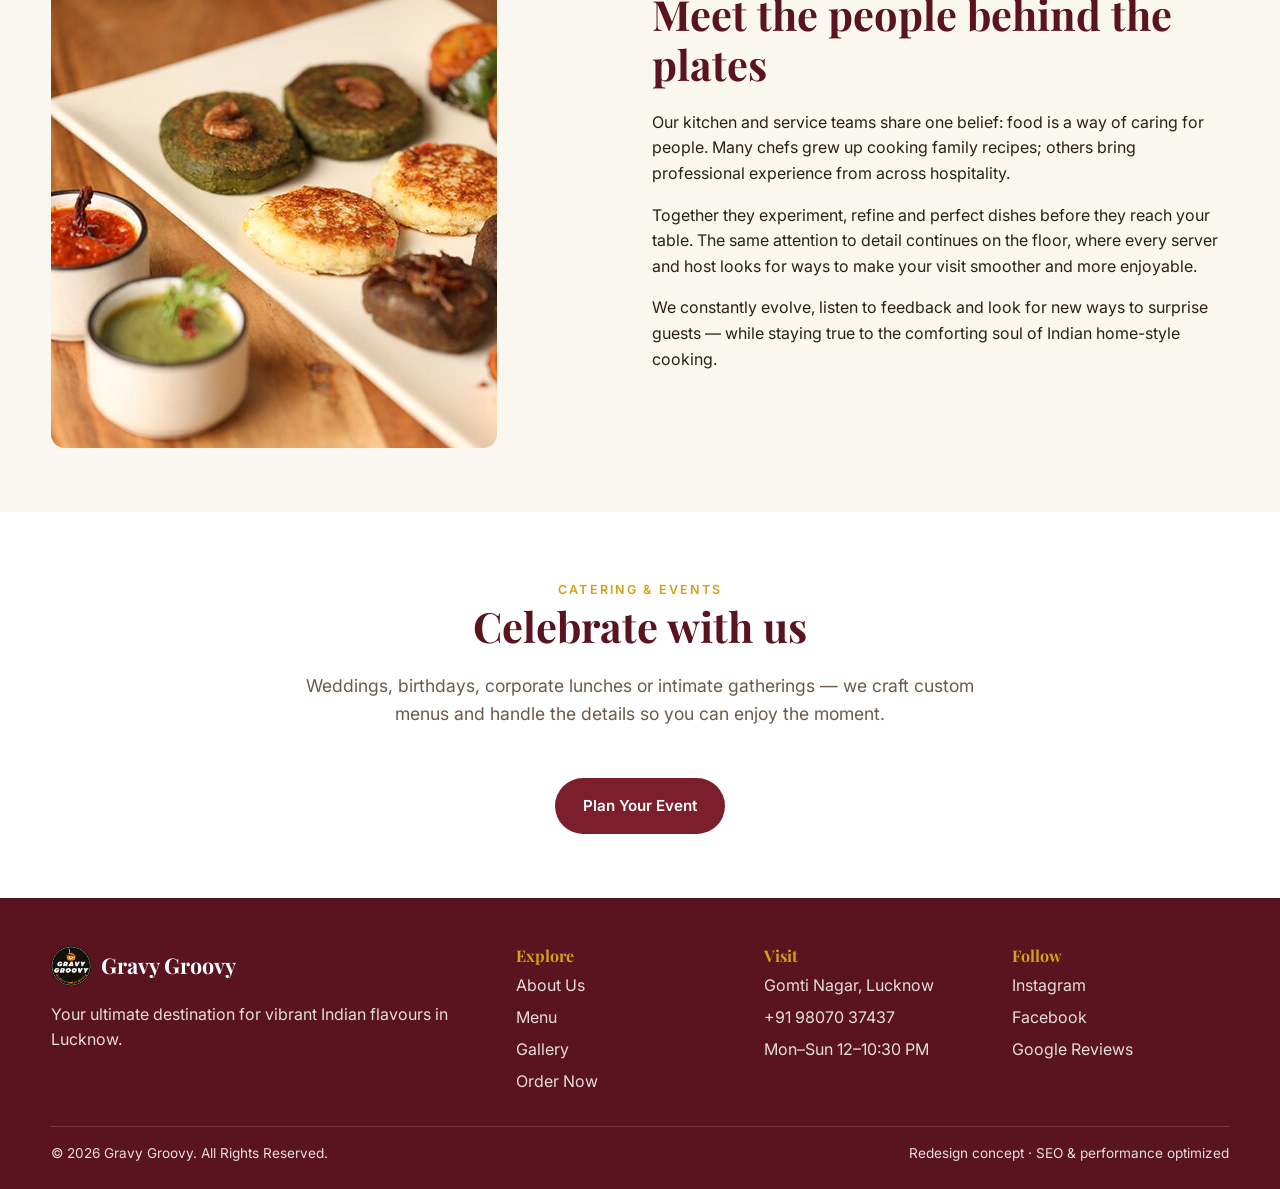
==== commit fd0100c2: "Fix 1px underlap" ====
--- a/about.html
+++ b/about.html
@@ -15,7 +15,7 @@
 <link rel="preconnect" href="https://fonts.googleapis.com">
 <link rel="preconnect" href="https://fonts.gstatic.com" crossorigin>
 <link href="https://fonts.googleapis.com/css2?family=Inter:wght@400;500;600;700&family=Playfair+Display:wght@600;700&display=swap" rel="stylesheet">
-<link rel="stylesheet" href="assets/css/style.css?v=5">
+<link rel="stylesheet" href="assets/css/style.css?v=6">
 </head>
 <body>
 <a class="skip-link" href="#main">Skip to content</a>
@@ -119,7 +119,7 @@
     </div>
   </div>
 </footer>
-<script src="assets/js/main.js?v=5" defer></script>
+<script src="assets/js/main.js?v=6" defer></script>
 <script>document.querySelectorAll('.yr').forEach(e=>e.textContent=new Date().getFullYear());</script>
 </body>
 </html>
--- a/assets/css/style.css
+++ b/assets/css/style.css
@@ -23,7 +23,7 @@
 html { scroll-behavior: smooth; scroll-padding-top: var(--header-h); }
 body {
   margin: 0;
-  padding-top: var(--header-h);
+  padding-top: calc(var(--header-h) + 1px);
   font-family: "Inter", system-ui, -apple-system, Segoe UI, Roboto, sans-serif;
   color: var(--color-text);
   background: var(--color-bg);
